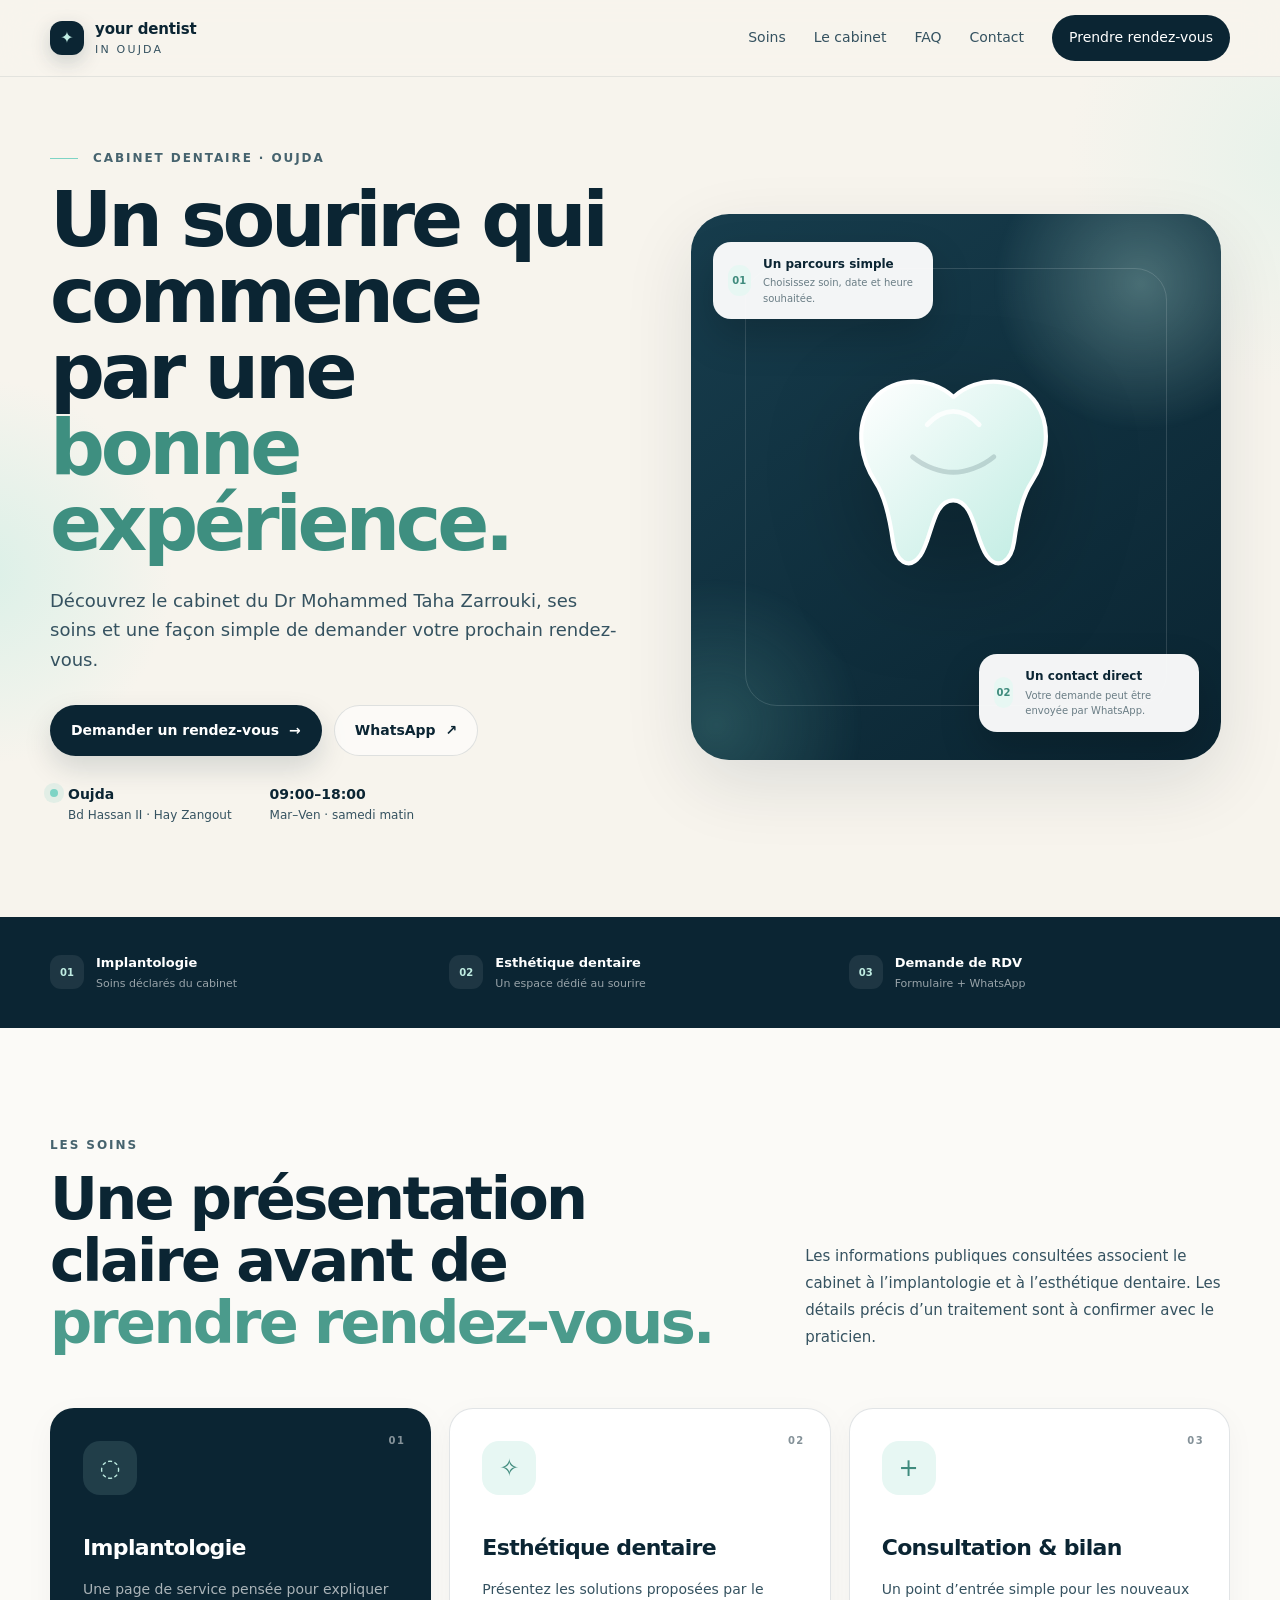
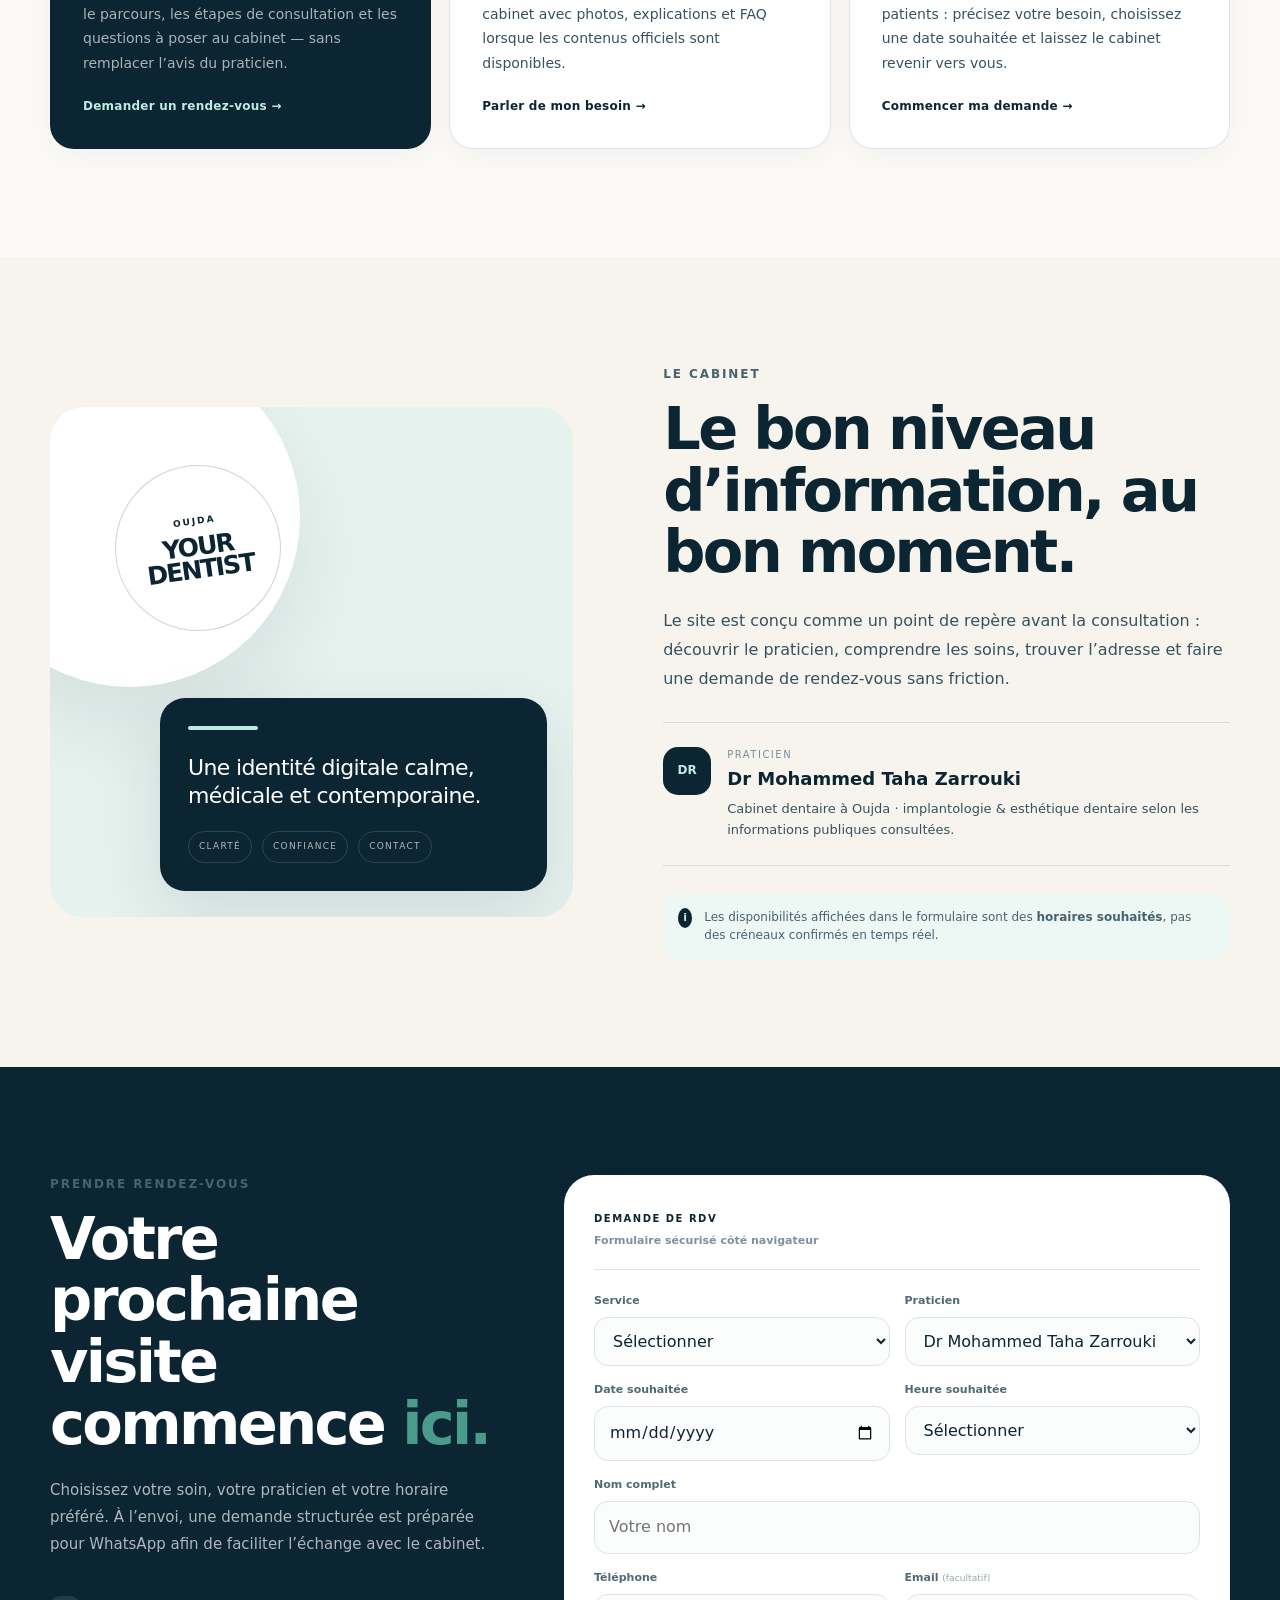
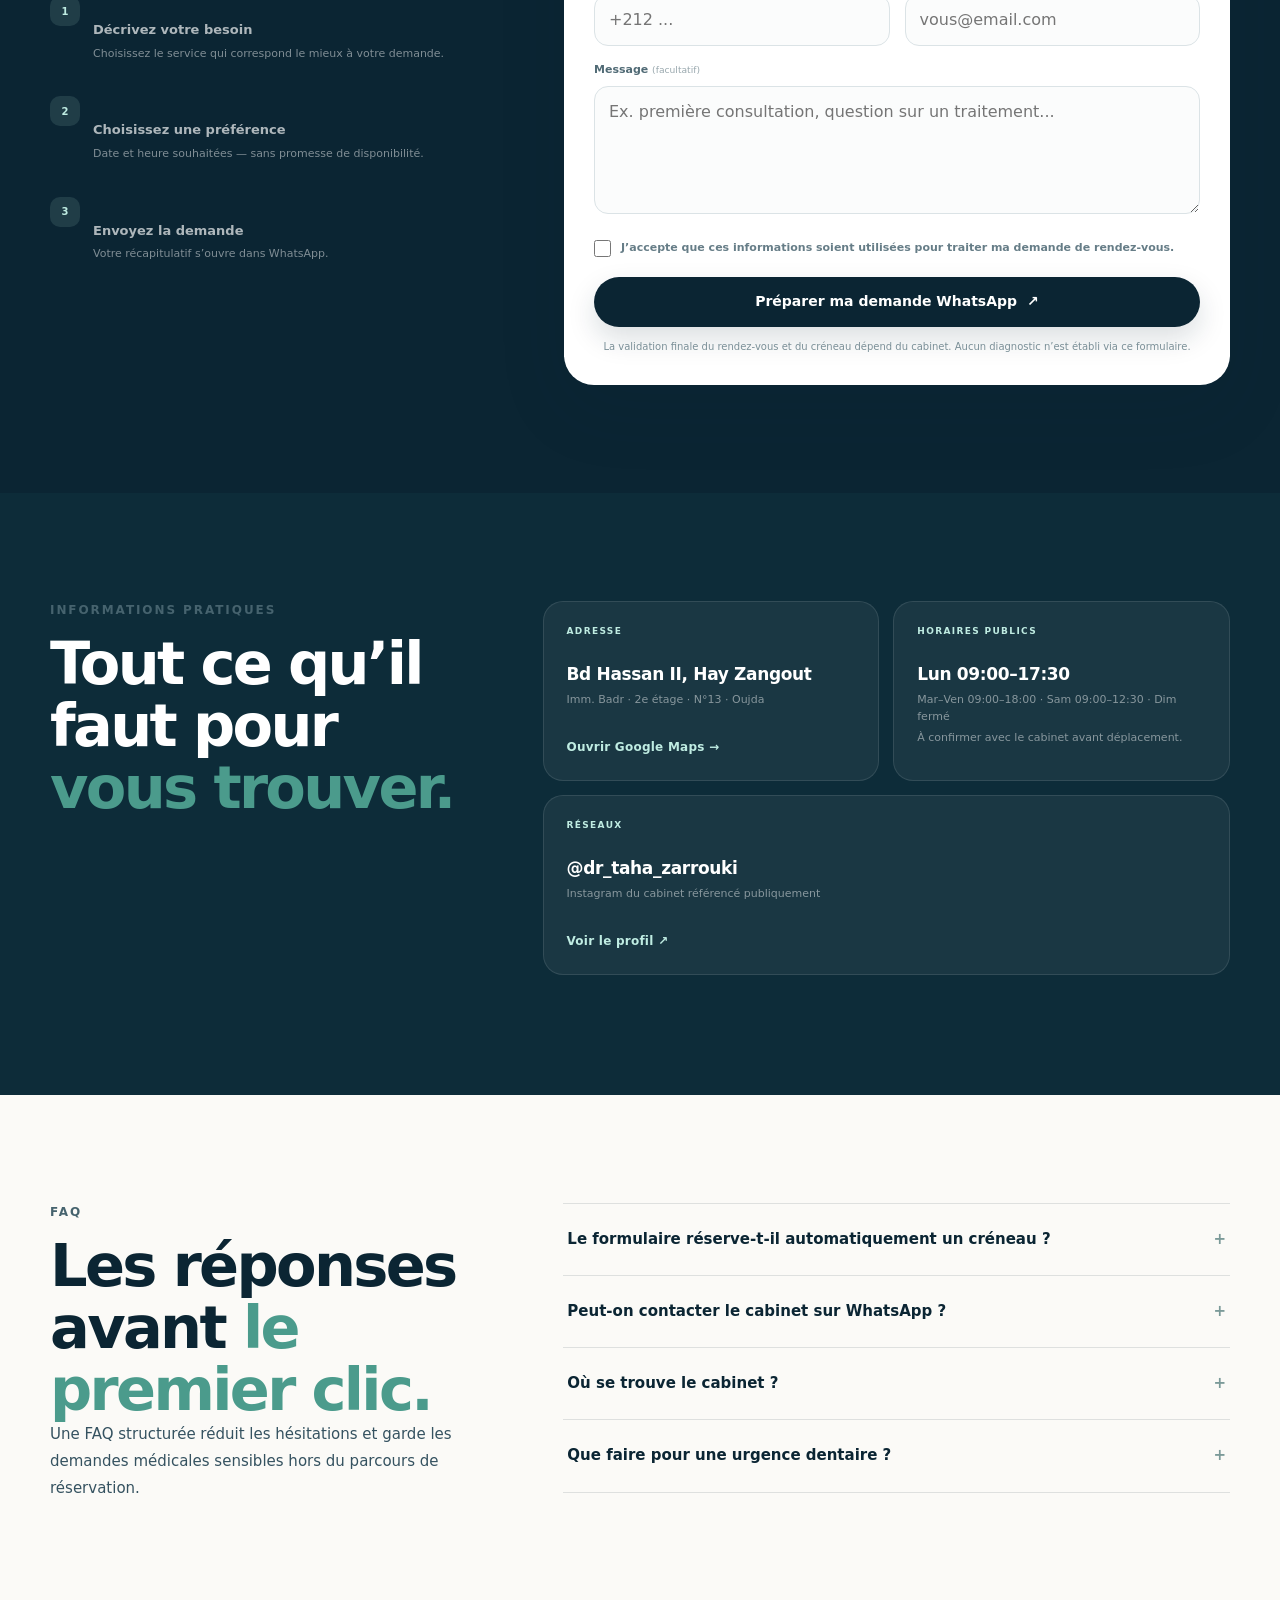
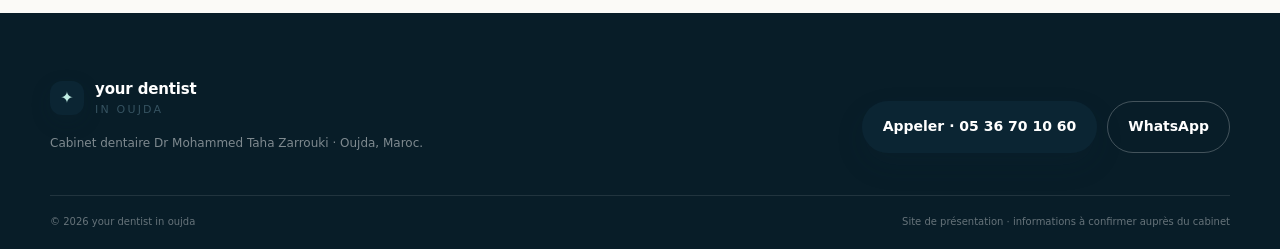
==== index.html @ d625167d "AEOS LOOP 001: build dental website foundation" ====
<!doctype html>
<html lang="fr">
<head>
  <meta charset="utf-8">
  <meta name="viewport" content="width=device-width, initial-scale=1">
  <meta name="theme-color" content="#0b2533">
  <meta name="description" content="Cabinet dentaire à Oujda — découvrez les soins, le cabinet et demandez un rendez-vous avec le Dr Mohammed Taha Zarrouki.">
  <meta name="robots" content="index,follow">
  <title>your dentist in oujda — Cabinet dentaire</title>
  <link rel="icon" href="favicon.svg" type="image/svg+xml">
  <link rel="stylesheet" href="styles.css">
</head>
<body>
  <a class="skip-link" href="#main">Aller au contenu</a>

  <header class="site-header">
    <div class="container nav-wrap">
      <a class="brand" href="#top" aria-label="your dentist in oujda — accueil">
        <span class="brand-mark" aria-hidden="true">✦</span>
        <span><strong>your dentist</strong><small>in oujda</small></span>
      </a>
      <button class="menu-toggle" type="button" aria-expanded="false" aria-controls="primary-nav">
        <span></span><span></span><span></span>
        <span class="sr-only">Ouvrir le menu</span>
      </button>
      <nav id="primary-nav" class="primary-nav" aria-label="Navigation principale">
        <a href="#treatments">Soins</a>
        <a href="#clinic">Le cabinet</a>
        <a href="#faq">FAQ</a>
        <a href="#contact">Contact</a>
        <a class="nav-cta" href="#booking">Prendre rendez-vous</a>
      </nav>
    </div>
  </header>

  <main id="main">
    <section id="top" class="hero">
      <div class="hero-orb orb-one"></div>
      <div class="hero-orb orb-two"></div>
      <div class="container hero-grid">
        <div class="hero-copy">
          <p class="eyebrow"><span></span> Cabinet dentaire · Oujda</p>
          <h1>Un sourire qui commence par une <em>bonne expérience.</em></h1>
          <p class="lead">Découvrez le cabinet du Dr Mohammed Taha Zarrouki, ses soins et une façon simple de demander votre prochain rendez-vous.</p>
          <div class="hero-actions">
            <a class="button button-primary" href="#booking">Demander un rendez-vous <span aria-hidden="true">→</span></a>
            <a class="button button-quiet" href="https://wa.me/212536701060" target="_blank" rel="noopener">WhatsApp <span aria-hidden="true">↗</span></a>
          </div>
          <div class="hero-proof" aria-label="Informations pratiques">
            <div><span class="proof-dot"></span><strong>Oujda</strong><small>Bd Hassan II · Hay Zangout</small></div>
            <div><strong>09:00–18:00</strong><small>Mar–Ven · samedi matin</small></div>
          </div>
        </div>

        <div class="hero-visual" aria-label="Présentation du cabinet">
          <div class="visual-frame">
            <div class="visual-glow"></div>
            <div class="tooth-art" aria-hidden="true">
              <svg viewBox="0 0 360 360" role="presentation">
                <defs>
                  <linearGradient id="toothFill" x1="0" x2="1" y1="0" y2="1">
                    <stop offset="0" stop-color="#ffffff"/>
                    <stop offset="1" stop-color="#bfece2"/>
                  </linearGradient>
                </defs>
                <path d="M176 51c-35-31-93-29-118 10-24 37-12 83 7 112 16 24 22 63 25 85 4 27 22 43 39 20 17-24 17-79 47-79s31 55 48 79c17 23 35 7 39-20 3-22 9-61 25-85 19-29 31-75 7-112-25-39-83-41-118-10z" fill="url(#toothFill)" stroke="#ffffff" stroke-width="6"/>
                <path d="M118 137c18 15 41 22 58 22s40-7 58-22" fill="none" stroke="#0b2533" stroke-opacity=".16" stroke-width="7" stroke-linecap="round"/>
                <path d="M139 91c12-13 25-19 37-19s25 6 37 19" fill="none" stroke="#ffffff" stroke-opacity=".82" stroke-width="7" stroke-linecap="round"/>
              </svg>
            </div>
            <div class="floating-card card-top">
              <span class="mini-icon">01</span>
              <div><strong>Un parcours simple</strong><small>Choisissez soin, date et heure souhaitée.</small></div>
            </div>
            <div class="floating-card card-bottom">
              <span class="mini-icon">02</span>
              <div><strong>Un contact direct</strong><small>Votre demande peut être envoyée par WhatsApp.</small></div>
            </div>
          </div>
        </div>
      </div>
    </section>

    <section class="quick-strip" aria-label="Points forts">
      <div class="container quick-grid">
        <div><span class="quick-no">01</span><strong>Implantologie</strong><small>Soins déclarés du cabinet</small></div>
        <div><span class="quick-no">02</span><strong>Esthétique dentaire</strong><small>Un espace dédié au sourire</small></div>
        <div><span class="quick-no">03</span><strong>Demande de RDV</strong><small>Formulaire + WhatsApp</small></div>
      </div>
    </section>

    <section id="treatments" class="section section-light">
      <div class="container">
        <div class="section-heading">
          <div>
            <p class="eyebrow">Les soins</p>
            <h2>Une présentation claire avant de <span>prendre rendez-vous.</span></h2>
          </div>
          <p class="section-intro">Les informations publiques consultées associent le cabinet à l’implantologie et à l’esthétique dentaire. Les détails précis d’un traitement sont à confirmer avec le praticien.</p>
        </div>

        <div class="treatment-grid">
          <article class="treatment-card featured">
            <div class="card-index">01</div>
            <div class="card-icon" aria-hidden="true">◌</div>
            <h3>Implantologie</h3>
            <p>Une page de service pensée pour expliquer le parcours, les étapes de consultation et les questions à poser au cabinet — sans remplacer l’avis du praticien.</p>
            <a href="#booking" class="text-link">Demander un rendez-vous <span aria-hidden="true">→</span></a>
          </article>
          <article class="treatment-card">
            <div class="card-index">02</div>
            <div class="card-icon" aria-hidden="true">✧</div>
            <h3>Esthétique dentaire</h3>
            <p>Présentez les solutions proposées par le cabinet avec photos, explications et FAQ lorsque les contenus officiels sont disponibles.</p>
            <a href="#booking" class="text-link">Parler de mon besoin <span aria-hidden="true">→</span></a>
          </article>
          <article class="treatment-card">
            <div class="card-index">03</div>
            <div class="card-icon" aria-hidden="true">+</div>
            <h3>Consultation & bilan</h3>
            <p>Un point d’entrée simple pour les nouveaux patients : précisez votre besoin, choisissez une date souhaitée et laissez le cabinet revenir vers vous.</p>
            <a href="#booking" class="text-link">Commencer ma demande <span aria-hidden="true">→</span></a>
          </article>
        </div>
      </div>
    </section>

    <section id="clinic" class="section clinic-section">
      <div class="container clinic-grid">
        <div class="clinic-visual" aria-hidden="true">
          <div class="circle-stamp"><span>OUJDA</span><strong>YOUR<br>DENTIST</strong></div>
          <div class="clinic-panel">
            <div class="panel-line"></div>
            <p>Une identité digitale calme, médicale et contemporaine.</p>
            <div class="panel-metrics"><span>Clarté</span><span>Confiance</span><span>Contact</span></div>
          </div>
        </div>
        <div class="clinic-copy">
          <p class="eyebrow">Le cabinet</p>
          <h2>Le bon niveau d’information, au bon moment.</h2>
          <p>Le site est conçu comme un point de repère avant la consultation : découvrir le praticien, comprendre les soins, trouver l’adresse et faire une demande de rendez-vous sans friction.</p>
          <div class="doctor-card">
            <div class="doctor-avatar" aria-hidden="true">DR</div>
            <div>
              <p class="doctor-label">Praticien</p>
              <h3>Dr Mohammed Taha Zarrouki</h3>
              <p>Cabinet dentaire à Oujda · implantologie & esthétique dentaire selon les informations publiques consultées.</p>
            </div>
          </div>
          <div class="mini-notice"><span aria-hidden="true">i</span><p>Les disponibilités affichées dans le formulaire sont des <strong>horaires souhaités</strong>, pas des créneaux confirmés en temps réel.</p></div>
        </div>
      </div>
    </section>

    <section id="booking" class="booking-section">
      <div class="container booking-grid">
        <div class="booking-copy">
          <p class="eyebrow">Prendre rendez-vous</p>
          <h2>Votre prochaine visite commence <span>ici.</span></h2>
          <p>Choisissez votre soin, votre praticien et votre horaire préféré. À l’envoi, une demande structurée est préparée pour WhatsApp afin de faciliter l’échange avec le cabinet.</p>
          <div class="booking-steps">
            <div><span>1</span><p><strong>Décrivez votre besoin</strong><small>Choisissez le service qui correspond le mieux à votre demande.</small></p></div>
            <div><span>2</span><p><strong>Choisissez une préférence</strong><small>Date et heure souhaitées — sans promesse de disponibilité.</small></p></div>
            <div><span>3</span><p><strong>Envoyez la demande</strong><small>Votre récapitulatif s’ouvre dans WhatsApp.</small></p></div>
          </div>
        </div>

        <form id="booking-form" class="booking-form" novalidate>
          <div class="form-top">
            <div><span>DEMANDE DE RDV</span><strong>Formulaire sécurisé côté navigateur</strong></div>
            <span class="form-status" id="form-status" role="status" aria-live="polite"></span>
          </div>

          <div class="form-grid">
            <label>
              <span>Service</span>
              <select name="service" required>
                <option value="">Sélectionner</option>
                <option>Implantologie</option>
                <option>Esthétique dentaire</option>
                <option>Consultation & bilan</option>
                <option>Autre / à préciser</option>
              </select>
            </label>
            <label>
              <span>Praticien</span>
              <select name="doctor" required>
                <option>Dr Mohammed Taha Zarrouki</option>
              </select>
            </label>
            <label>
              <span>Date souhaitée</span>
              <input type="date" name="date" id="booking-date" required>
            </label>
            <label>
              <span>Heure souhaitée</span>
              <select name="time" required>
                <option value="">Sélectionner</option>
                <option>09:00</option><option>09:30</option><option>10:00</option><option>10:30</option>
                <option>11:00</option><option>11:30</option><option>12:00</option><option>12:30</option>
                <option>13:00</option><option>13:30</option><option>14:00</option><option>14:30</option>
                <option>15:00</option><option>15:30</option><option>16:00</option><option>16:30</option>
                <option>17:00</option><option>17:30</option>
              </select>
            </label>
            <label class="full">
              <span>Nom complet</span>
              <input type="text" name="name" autocomplete="name" placeholder="Votre nom" required>
            </label>
            <label>
              <span>Téléphone</span>
              <input type="tel" name="phone" autocomplete="tel" placeholder="+212 ..." required>
            </label>
            <label>
              <span>Email <small>(facultatif)</small></span>
              <input type="email" name="email" autocomplete="email" placeholder="vous@email.com">
            </label>
            <label class="full">
              <span>Message <small>(facultatif)</small></span>
              <textarea name="message" rows="4" maxlength="500" placeholder="Ex. première consultation, question sur un traitement..."></textarea>
            </label>
          </div>

          <label class="consent">
            <input type="checkbox" name="consent" required>
            <span>J’accepte que ces informations soient utilisées pour traiter ma demande de rendez-vous.</span>
          </label>
          <button class="button button-primary form-submit" type="submit">Préparer ma demande WhatsApp <span aria-hidden="true">↗</span></button>
          <p class="form-note">La validation finale du rendez-vous et du créneau dépend du cabinet. Aucun diagnostic n’est établi via ce formulaire.</p>
        </form>
      </div>
    </section>

    <section class="section proof-section">
      <div class="container">
        <div class="proof-layout">
          <div>
            <p class="eyebrow">Informations pratiques</p>
            <h2>Tout ce qu’il faut pour <span>vous trouver.</span></h2>
          </div>
          <div class="info-cards">
            <a class="info-card" href="https://www.google.com/maps/search/?api=1&query=Boulevard%20Hassan%20II%20Hay%20Zangout%20Imm%20Badr%202eme%20Etage%20N%2013%20Oujda%2060050%20Morocco" target="_blank" rel="noopener">
              <span class="info-label">ADRESSE</span>
              <strong>Bd Hassan II, Hay Zangout</strong>
              <small>Imm. Badr · 2e étage · N°13 · Oujda</small>
              <span class="text-link">Ouvrir Google Maps →</span>
            </a>
            <div class="info-card">
              <span class="info-label">HORAIRES PUBLICS</span>
              <strong>Lun 09:00–17:30</strong>
              <small>Mar–Ven 09:00–18:00 · Sam 09:00–12:30 · Dim fermé</small>
              <span class="muted">À confirmer avec le cabinet avant déplacement.</span>
            </div>
            <a class="info-card" href="https://www.instagram.com/dr_taha_zarrouki/" target="_blank" rel="noopener">
              <span class="info-label">RÉSEAUX</span>
              <strong>@dr_taha_zarrouki</strong>
              <small>Instagram du cabinet référencé publiquement</small>
              <span class="text-link">Voir le profil ↗</span>
            </a>
          </div>
        </div>
      </div>
    </section>

    <section id="faq" class="section section-light">
      <div class="container faq-grid">
        <div>
          <p class="eyebrow">FAQ</p>
          <h2>Les réponses avant <span>le premier clic.</span></h2>
          <p class="section-intro">Une FAQ structurée réduit les hésitations et garde les demandes médicales sensibles hors du parcours de réservation.</p>
        </div>
        <div class="faq-list">
          <details>
            <summary>Le formulaire réserve-t-il automatiquement un créneau ? <span>+</span></summary>
            <p>Non. Il envoie une demande avec une date et une heure préférées. Le cabinet doit confirmer la disponibilité avant que le rendez-vous soit considéré comme confirmé.</p>
          </details>
          <details>
            <summary>Peut-on contacter le cabinet sur WhatsApp ? <span>+</span></summary>
            <p>Oui. Les annuaires publics consultés référencent le numéro +212 5 36 70 10 60 comme canal WhatsApp du cabinet.</p>
          </details>
          <details>
            <summary>Où se trouve le cabinet ? <span>+</span></summary>
            <p>Le cabinet est référencé Boulevard Hassan II, Hay Zangout, Imm. Badr, 2e étage, N°13 à Oujda. Utilisez le lien Google Maps ci-dessus pour l’itinéraire.</p>
          </details>
          <details>
            <summary>Que faire pour une urgence dentaire ? <span>+</span></summary>
            <p>Contactez directement le cabinet pour vérifier les possibilités de prise en charge et la disponibilité du moment. En cas de situation médicale grave, contactez les services d’urgence appropriés.</p>
          </details>
        </div>
      </div>
    </section>
  </main>

  <footer id="contact" class="site-footer">
    <div class="container footer-top">
      <div>
        <a class="brand footer-brand" href="#top"><span class="brand-mark" aria-hidden="true">✦</span><span><strong>your dentist</strong><small>in oujda</small></span></a>
        <p>Cabinet dentaire Dr Mohammed Taha Zarrouki · Oujda, Maroc.</p>
      </div>
      <div class="footer-actions">
        <a class="button button-primary" href="tel:+212536701060">Appeler · 05 36 70 10 60</a>
        <a class="button button-outline" href="https://wa.me/212536701060" target="_blank" rel="noopener">WhatsApp</a>
      </div>
    </div>
    <div class="container footer-bottom">
      <span>© <span id="year"></span> your dentist in oujda</span>
      <span>Site de présentation · informations à confirmer auprès du cabinet</span>
    </div>
  </footer>

  <script src="script.js"></script>
</body>
</html>
---- styles.css ----
:root{
  --ink:#0b2533;
  --ink-soft:#355260;
  --mint:#bfece2;
  --mint-deep:#7ed4c5;
  --cream:#f7f4ed;
  --paper:#ffffff;
  --line:rgba(11,37,51,.12);
  --shadow:0 24px 70px rgba(11,37,51,.11);
  --radius:24px;
  --max:1180px;
}
*{box-sizing:border-box}
html{scroll-behavior:smooth}
body{margin:0;font-family:Inter,ui-sans-serif,system-ui,-apple-system,BlinkMacSystemFont,"Segoe UI",sans-serif;color:var(--ink);background:var(--cream);line-height:1.55}
a{color:inherit;text-decoration:none}
button,input,select,textarea{font:inherit}
button,a{ -webkit-tap-highlight-color:transparent}
img,svg{max-width:100%}
.container{width:min(calc(100% - 40px),var(--max));margin-inline:auto}
.skip-link{position:fixed;left:16px;top:12px;transform:translateY(-150%);background:var(--ink);color:white;padding:10px 14px;border-radius:10px;z-index:1000}
.skip-link:focus{transform:none}
.sr-only{position:absolute;width:1px;height:1px;padding:0;margin:-1px;overflow:hidden;clip:rect(0,0,0,0);white-space:nowrap;border:0}
.site-header{position:sticky;top:0;z-index:80;background:rgba(247,244,237,.88);backdrop-filter:blur(16px);border-bottom:1px solid rgba(11,37,51,.08)}
.nav-wrap{min-height:76px;display:flex;align-items:center;justify-content:space-between;gap:24px}
.brand{display:inline-flex;align-items:center;gap:11px;font-size:15px;letter-spacing:-.01em}
.brand strong,.brand small{display:block}
.brand strong{font-size:15px}
.brand small{font-size:11px;letter-spacing:.2em;text-transform:uppercase;color:var(--ink-soft)}
.brand-mark{display:grid;place-items:center;width:34px;height:34px;border-radius:12px;background:var(--ink);color:var(--mint);font-size:16px;box-shadow:0 7px 20px rgba(11,37,51,.18)}
.primary-nav{display:flex;align-items:center;gap:28px;font-size:14px}
.primary-nav>a:not(.nav-cta){color:var(--ink-soft)}
.primary-nav>a:not(.nav-cta):hover,.primary-nav>a:not(.nav-cta):focus-visible{color:var(--ink)}
.nav-cta{padding:12px 17px;border-radius:999px;background:var(--ink);color:white}
.menu-toggle{display:none;border:0;background:transparent;padding:8px}
.menu-toggle span:not(.sr-only){display:block;width:24px;height:2px;background:var(--ink);margin:5px 0;border-radius:2px}
.hero{position:relative;overflow:hidden;padding:72px 0 92px;background:var(--cream)}
.hero-grid{display:grid;grid-template-columns:1.02fr .98fr;align-items:center;gap:60px;position:relative;z-index:2}
.eyebrow{font-size:12px;text-transform:uppercase;letter-spacing:.16em;font-weight:800;color:#46636e;margin:0 0 14px}
.eyebrow>span{display:inline-block;width:28px;height:1px;background:var(--mint-deep);vertical-align:middle;margin-right:9px}
h1,h2,h3,p{margin-top:0}
h1{font-size:clamp(46px,6vw,78px);line-height:.99;letter-spacing:-.055em;margin-bottom:24px;max-width:760px}
h1 em{font-style:normal;color:#3e8f80}
.lead{font-size:18px;line-height:1.65;color:var(--ink-soft);max-width:610px}
.hero-actions{display:flex;align-items:center;gap:12px;flex-wrap:wrap;margin:30px 0 28px}
.button{display:inline-flex;align-items:center;justify-content:center;gap:10px;border-radius:999px;padding:14px 20px;border:1px solid transparent;font-weight:800;font-size:14px;transition:transform .2s ease,background .2s ease,border-color .2s ease}
.button:hover{transform:translateY(-2px)}
.button-primary{background:var(--ink);color:#fff;box-shadow:0 12px 28px rgba(11,37,51,.15)}
.button-primary:hover{background:#143b4c}
.button-quiet{background:rgba(255,255,255,.56);border-color:var(--line)}
.button-outline{background:transparent;color:#fff;border-color:rgba(255,255,255,.24)}
.hero-proof{display:flex;gap:28px;flex-wrap:wrap}
.hero-proof>div{display:grid;grid-template-columns:auto 1fr;column-gap:10px}
.hero-proof strong,.hero-proof small{display:block}
.hero-proof strong{grid-column:2;font-size:14px}
.hero-proof small{grid-column:2;color:var(--ink-soft);font-size:12px}
.proof-dot{width:8px;height:8px;border-radius:50%;background:var(--mint-deep);margin-top:5px;box-shadow:0 0 0 6px rgba(126,212,197,.18)}
.hero-visual{min-height:550px;display:grid;place-items:center}
.visual-frame{position:relative;width:min(100%,530px);aspect-ratio:1/1.03;border-radius:38px;background:linear-gradient(145deg,#173d4d,#0a2431);overflow:hidden;box-shadow:var(--shadow)}
.visual-frame:before,.visual-frame:after{content:"";position:absolute;border-radius:50%;filter:blur(2px)}
.visual-frame:before{width:320px;height:320px;right:-80px;top:-90px;background:radial-gradient(circle,rgba(191,236,226,.32),transparent 65%)}
.visual-frame:after{width:310px;height:310px;left:-130px;bottom:-120px;background:radial-gradient(circle,rgba(126,212,197,.2),transparent 67%)}
.visual-glow{position:absolute;inset:54px;border:1px solid rgba(255,255,255,.14);border-radius:32px}
.tooth-art{position:absolute;inset:90px;display:grid;place-items:center}
.tooth-art svg{width:72%;filter:drop-shadow(0 30px 45px rgba(0,0,0,.25))}
.floating-card{position:absolute;display:flex;align-items:center;gap:12px;padding:13px 15px;background:rgba(255,255,255,.95);border-radius:18px;box-shadow:0 18px 40px rgba(0,0,0,.19);width:220px}
.card-top{left:22px;top:28px}
.card-bottom{right:22px;bottom:28px}
.mini-icon{display:grid;place-items:center;width:31px;height:31px;border-radius:11px;background:#e7f7f3;font-size:10px;font-weight:900;color:#3f8b7d}
.floating-card strong,.floating-card small{display:block}
.floating-card strong{font-size:12px}
.floating-card small{font-size:10px;color:#6a7d85;margin-top:2px}
.hero-orb{position:absolute;border-radius:50%;pointer-events:none}
.orb-one{width:420px;height:420px;left:-230px;top:34%;background:radial-gradient(circle,rgba(191,236,226,.5),transparent 65%)}
.orb-two{width:520px;height:520px;right:-280px;top:-180px;background:radial-gradient(circle,rgba(191,236,226,.28),transparent 63%)}
.quick-strip{background:var(--ink);color:#fff;padding:22px 0}
.quick-grid{display:grid;grid-template-columns:repeat(3,1fr);gap:18px}
.quick-grid>div{display:grid;grid-template-columns:auto 1fr;column-gap:12px;align-items:center;padding:14px 0}
.quick-no{grid-row:1/3;display:grid;place-items:center;width:34px;height:34px;border-radius:11px;background:rgba(255,255,255,.08);color:var(--mint);font-size:10px;font-weight:900}
.quick-grid strong,.quick-grid small{display:block}
.quick-grid strong{font-size:13px}
.quick-grid small{font-size:11px;color:rgba(255,255,255,.58);margin-top:2px}
.section{padding:108px 0}
.section-light{background:#fbfaf7}
.section-heading{display:grid;grid-template-columns:1fr .62fr;gap:70px;align-items:end;margin-bottom:54px}
h2{font-size:clamp(36px,5vw,59px);line-height:1.05;letter-spacing:-.045em;margin-bottom:0}
h2 span{color:#4b9b8c}
.section-intro{color:var(--ink-soft);font-size:15px;line-height:1.8;max-width:520px;margin-bottom:3px}
.treatment-grid{display:grid;grid-template-columns:repeat(3,1fr);gap:18px}
.treatment-card{position:relative;padding:32px;border:1px solid var(--line);border-radius:24px;background:#fff;min-height:310px;display:flex;flex-direction:column;box-shadow:0 8px 30px rgba(11,37,51,.04)}
.treatment-card.featured{background:var(--ink);color:#fff;border-color:transparent}
.card-index{position:absolute;top:24px;right:25px;font-size:10px;letter-spacing:.14em;opacity:.5;font-weight:900}
.card-icon{width:54px;height:54px;display:grid;place-items:center;border-radius:17px;background:#e7f7f3;color:#3f8b7d;font-size:24px;margin-bottom:36px}
.featured .card-icon{background:rgba(191,236,226,.12);color:var(--mint)}
.treatment-card h3{font-size:22px;letter-spacing:-.03em;margin-bottom:12px}
.treatment-card p{font-size:14px;line-height:1.75;color:var(--ink-soft);margin-bottom:22px}
.featured p{color:rgba(255,255,255,.65)}
.text-link{font-size:12px;font-weight:900;letter-spacing:.02em;margin-top:auto}
.featured .text-link{color:var(--mint)}
.clinic-section{background:var(--cream)}
.clinic-grid{display:grid;grid-template-columns:.96fr 1.04fr;gap:90px;align-items:center}
.clinic-visual{min-height:510px;position:relative;border-radius:34px;background:#e6f2ee;overflow:hidden}
.clinic-visual:before{content:"";position:absolute;width:340px;height:340px;border-radius:50%;background:#fff;left:-90px;top:-60px;box-shadow:0 40px 80px rgba(11,37,51,.08)}
.circle-stamp{position:absolute;top:58px;left:65px;z-index:2;width:166px;height:166px;border:1px solid rgba(11,37,51,.2);border-radius:50%;display:grid;place-content:center;text-align:center;transform:rotate(-8deg)}
.circle-stamp span{font-size:9px;letter-spacing:.22em;font-weight:900}
.circle-stamp strong{font-size:25px;line-height:.9;letter-spacing:-.07em;margin-top:8px}
.clinic-panel{position:absolute;right:26px;bottom:26px;width:74%;padding:28px;border-radius:25px;background:var(--ink);color:#fff;box-shadow:var(--shadow)}
.panel-line{width:70px;height:4px;border-radius:4px;background:var(--mint);margin-bottom:24px}
.clinic-panel p{font-size:22px;line-height:1.25;letter-spacing:-.03em;max-width:380px}
.panel-metrics{display:flex;gap:10px;flex-wrap:wrap}
.panel-metrics span{font-size:9px;text-transform:uppercase;letter-spacing:.14em;padding:8px 10px;border:1px solid rgba(255,255,255,.14);border-radius:999px;color:rgba(255,255,255,.68)}
.clinic-copy>p:not(.eyebrow){color:var(--ink-soft);font-size:16px;line-height:1.8;margin-top:24px}
.doctor-card{display:flex;gap:16px;align-items:flex-start;border-top:1px solid var(--line);border-bottom:1px solid var(--line);padding:24px 0;margin:28px 0}
.doctor-avatar{flex:0 0 48px;height:48px;display:grid;place-items:center;border-radius:15px;background:var(--ink);color:var(--mint);font-size:12px;font-weight:900}
.doctor-label{font-size:10px!important;text-transform:uppercase;letter-spacing:.15em;margin:0 0 3px!important;color:#76909a!important}
.doctor-card h3{font-size:18px;margin:0 0 6px}
.doctor-card p:last-child{font-size:13px;color:var(--ink-soft);margin:0;line-height:1.6}
.mini-notice{display:flex;gap:12px;align-items:flex-start;padding:14px 15px;border-radius:15px;background:#edf8f5}
.mini-notice span{width:20px;height:20px;border-radius:50%;background:var(--ink);color:var(--mint);display:grid;place-items:center;font-size:11px;font-weight:900}
.mini-notice p{font-size:12px;color:#46636e;margin:0;line-height:1.55}
.booking-section{padding:108px 0;background:var(--ink);color:#fff}
.booking-grid{display:grid;grid-template-columns:.8fr 1.2fr;gap:70px;align-items:start}
.booking-copy p:not(.eyebrow){color:rgba(255,255,255,.67);font-size:15px;line-height:1.8;max-width:530px;margin-top:22px}
.booking-steps{display:grid;gap:18px;margin-top:38px}
.booking-steps>div{display:flex;gap:13px}
.booking-steps>div>span{display:grid;place-items:center;flex:0 0 30px;height:30px;border-radius:10px;background:rgba(191,236,226,.12);color:var(--mint);font-size:10px;font-weight:900}
.booking-steps strong,.booking-steps small{display:block}
.booking-steps strong{font-size:13px}
.booking-steps small{font-size:11px;color:rgba(255,255,255,.48);margin-top:2px}
.booking-form{background:#fff;color:var(--ink);border-radius:30px;padding:30px;box-shadow:var(--shadow)}
.form-top{display:flex;align-items:center;justify-content:space-between;gap:18px;padding-bottom:20px;border-bottom:1px solid var(--line);margin-bottom:22px}
.form-top span:first-child{font-size:10px;letter-spacing:.15em;font-weight:900}
.form-top strong{display:block;font-size:11px;color:#7d9199;margin-top:2px}
.form-status{font-size:11px;color:#4b9b8c;text-align:right}
.form-grid{display:grid;grid-template-columns:1fr 1fr;gap:15px}
label>span{display:block;font-size:11px;font-weight:800;color:#506a75;margin-bottom:8px}
label>span small{font-weight:500;color:#98a7ad}
input,select,textarea{width:100%;border:1px solid #dbe3e6;background:#fbfcfc;color:var(--ink);border-radius:14px;padding:13px 14px;outline:none}
input:focus,select:focus,textarea:focus{border-color:#6ab8aa;box-shadow:0 0 0 4px rgba(106,184,170,.14)}
textarea{resize:vertical}
.full{grid-column:1/-1}
.consent{display:flex;gap:10px;align-items:flex-start;margin:18px 0 20px}
.consent input{width:17px;height:17px;margin:1px 0 0;flex:0 0 17px;accent-color:var(--ink)}
.consent span{font-size:11px;color:#667d87;margin:0}
.form-submit{width:100%;border:0;cursor:pointer}
.form-note{font-size:10px;color:#7a8f97;text-align:center;margin:12px 0 0}
.proof-section{background:#0d2c39;color:#fff;padding-bottom:120px}
.proof-layout{display:grid;grid-template-columns:.6fr 1fr;gap:80px;align-items:start}
.proof-layout h2{max-width:440px}
.info-cards{display:grid;grid-template-columns:1fr 1fr;gap:14px}
.info-card{background:rgba(255,255,255,.055);border:1px solid rgba(255,255,255,.1);border-radius:20px;padding:23px;min-height:180px;display:flex;flex-direction:column}
.info-card:last-child{grid-column:1/-1}
.info-label{font-size:9px;letter-spacing:.15em;color:var(--mint);font-weight:900;margin-bottom:22px}
.info-card strong{font-size:17px;letter-spacing:-.02em}
.info-card small,.info-card .muted{font-size:11px;color:rgba(255,255,255,.48);margin-top:4px;line-height:1.55}
.info-card .text-link{margin-top:auto;color:var(--mint)}
.faq-list{border-top:1px solid var(--line)}
.faq-grid{display:grid;grid-template-columns:.65fr 1fr;gap:80px}
.faq-list details{border-bottom:1px solid var(--line);padding:0}
.faq-list summary{cursor:pointer;list-style:none;padding:24px 4px;font-size:15px;font-weight:800;display:flex;justify-content:space-between;gap:20px}
.faq-list summary::-webkit-details-marker{display:none}
.faq-list summary span{color:#7b9a99;transition:transform .2s ease}
.faq-list details[open] summary span{transform:rotate(45deg)}
.faq-list details p{padding:0 40px 22px 4px;color:var(--ink-soft);font-size:13px;line-height:1.75;margin:0}
.site-footer{background:#081d28;color:#fff;padding:65px 0 20px}
.footer-top{display:flex;justify-content:space-between;gap:30px;align-items:flex-end;padding-bottom:42px;border-bottom:1px solid rgba(255,255,255,.1)}
.footer-brand{color:#fff}
.footer-top>div:first-child>p{font-size:12px;color:rgba(255,255,255,.48);margin:16px 0 0}
.footer-actions{display:flex;gap:10px;flex-wrap:wrap}
.footer-bottom{display:flex;justify-content:space-between;gap:20px;color:rgba(255,255,255,.38);font-size:10px;padding-top:18px}
@media (max-width:980px){
  .primary-nav{gap:18px}
  .hero-grid,.clinic-grid,.booking-grid,.proof-layout,.faq-grid{grid-template-columns:1fr;gap:42px}
  .hero{padding-top:55px}
  .hero-visual{order:-1;min-height:410px}
  .visual-frame{width:min(100%,620px)}
  .section-heading{grid-template-columns:1fr;gap:18px}
  .treatment-grid{grid-template-columns:1fr 1fr}
  .treatment-card:last-child{grid-column:1/-1}
  .clinic-visual{min-height:440px}
  .booking-copy{max-width:680px}
  .info-cards{grid-template-columns:1fr 1fr}
}
@media (max-width:720px){
  .container{width:min(calc(100% - 28px),var(--max))}
  .site-header{background:rgba(247,244,237,.96)}
  .menu-toggle{display:block}
  .primary-nav{position:absolute;left:14px;right:14px;top:68px;background:#fff;padding:14px;border:1px solid var(--line);border-radius:18px;box-shadow:var(--shadow);display:none;flex-direction:column;align-items:stretch;gap:2px}
  .primary-nav.open{display:flex}
  .primary-nav>a{padding:11px 12px}
  .nav-cta{text-align:center;margin-top:4px}
  .hero-grid{gap:32px}
  h1{font-size:clamp(42px,13vw,65px)}
  .hero-visual{min-height:330px}
  .visual-frame{border-radius:28px}
  .visual-glow{inset:24px;border-radius:22px}
  .tooth-art{inset:55px}
  .floating-card{width:calc(100% - 44px);max-width:245px}
  .card-top{left:12px;top:14px}
  .card-bottom{right:12px;bottom:14px}
  .quick-grid,.treatment-grid,.form-grid,.info-cards{grid-template-columns:1fr}
  .treatment-card:last-child,.info-card:last-child{grid-column:auto}
  .section{padding:78px 0}
  .clinic-visual{min-height:360px}
  .circle-stamp{top:28px;left:28px;width:135px;height:135px}
  .circle-stamp strong{font-size:21px}
  .clinic-panel{right:14px;bottom:14px;width:82%;padding:20px}
  .clinic-panel p{font-size:17px}
  .booking-form{padding:20px;border-radius:23px}
  .proof-section{padding-bottom:86px}
  .footer-top,.footer-bottom{flex-direction:column;align-items:flex-start}
  .footer-actions{width:100%}
}
@media (prefers-reduced-motion:reduce){
  html{scroll-behavior:auto}
  *,*:before,*:after{transition:none!important;animation:none!important}
}
@media (max-width:420px){
  .hero-actions .button{width:100%}
  .hero-proof{gap:16px}
  .hero-proof>div{min-width:140px}
}
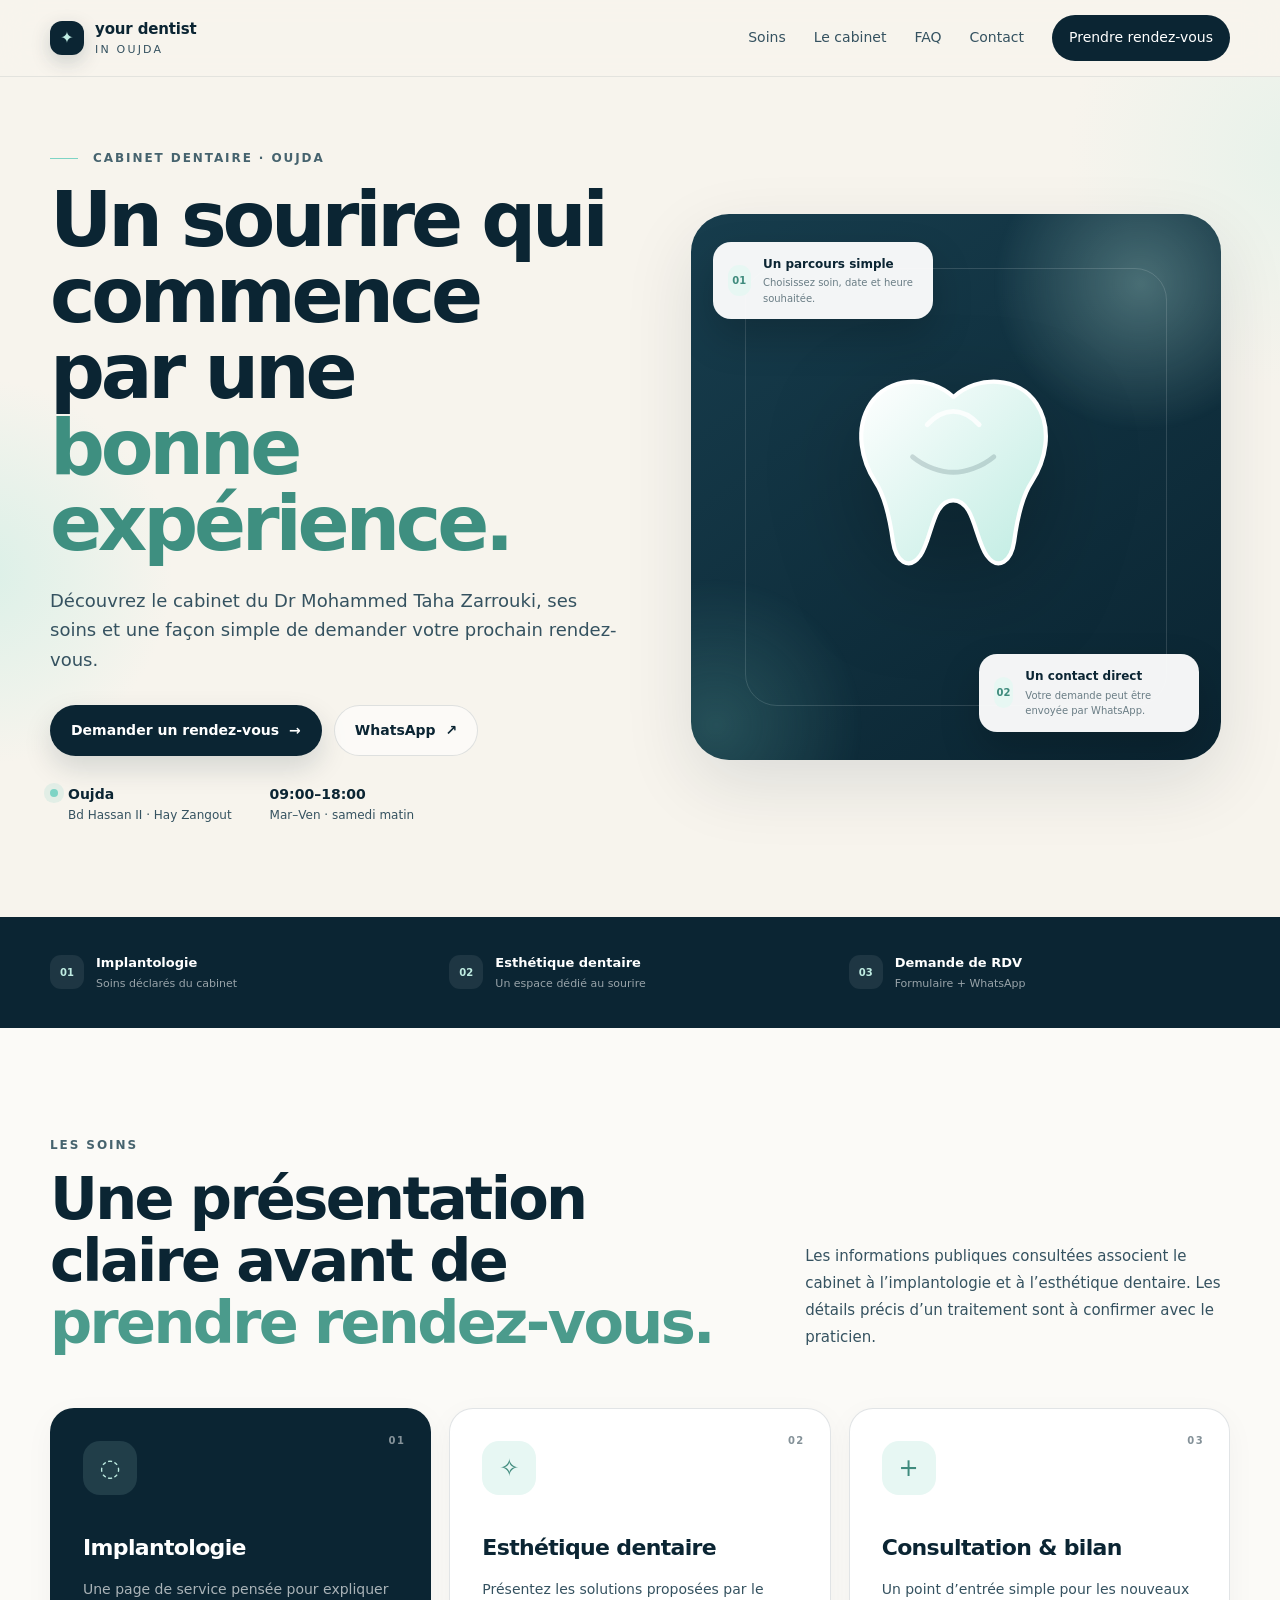
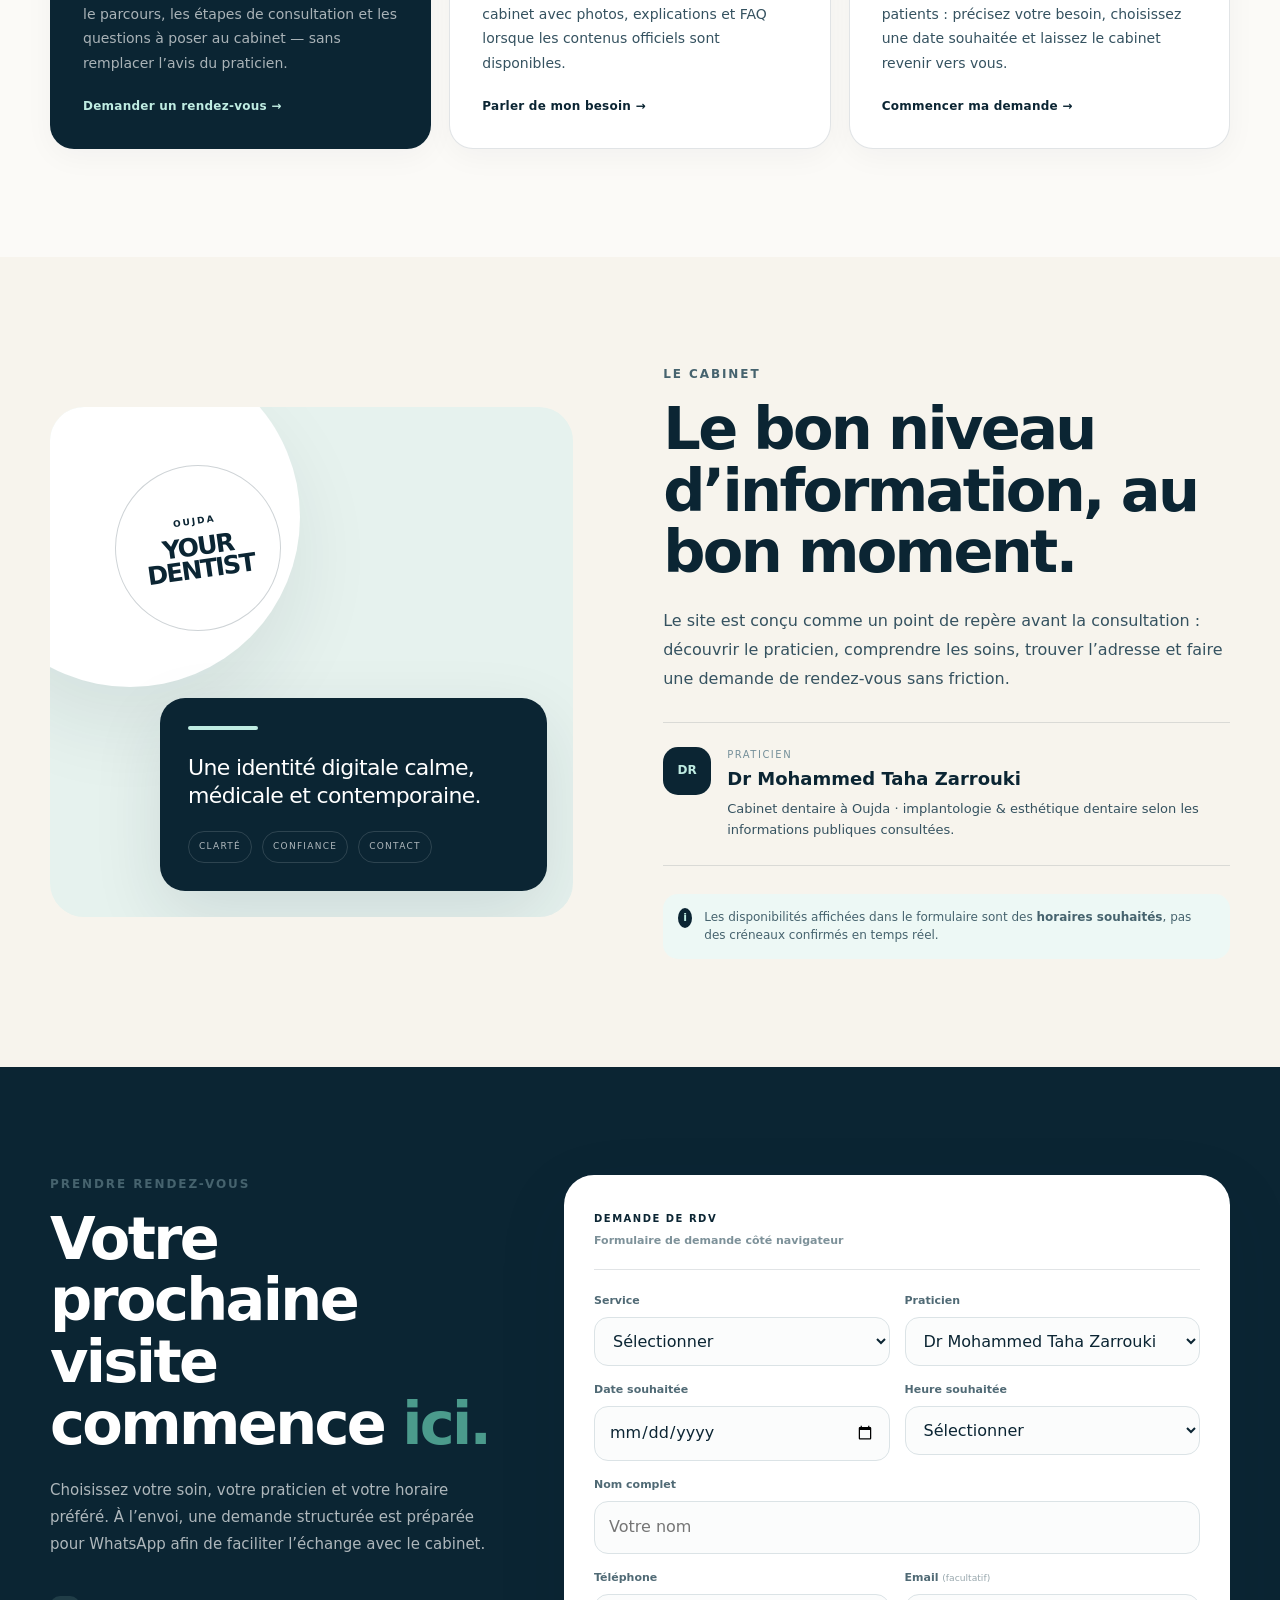
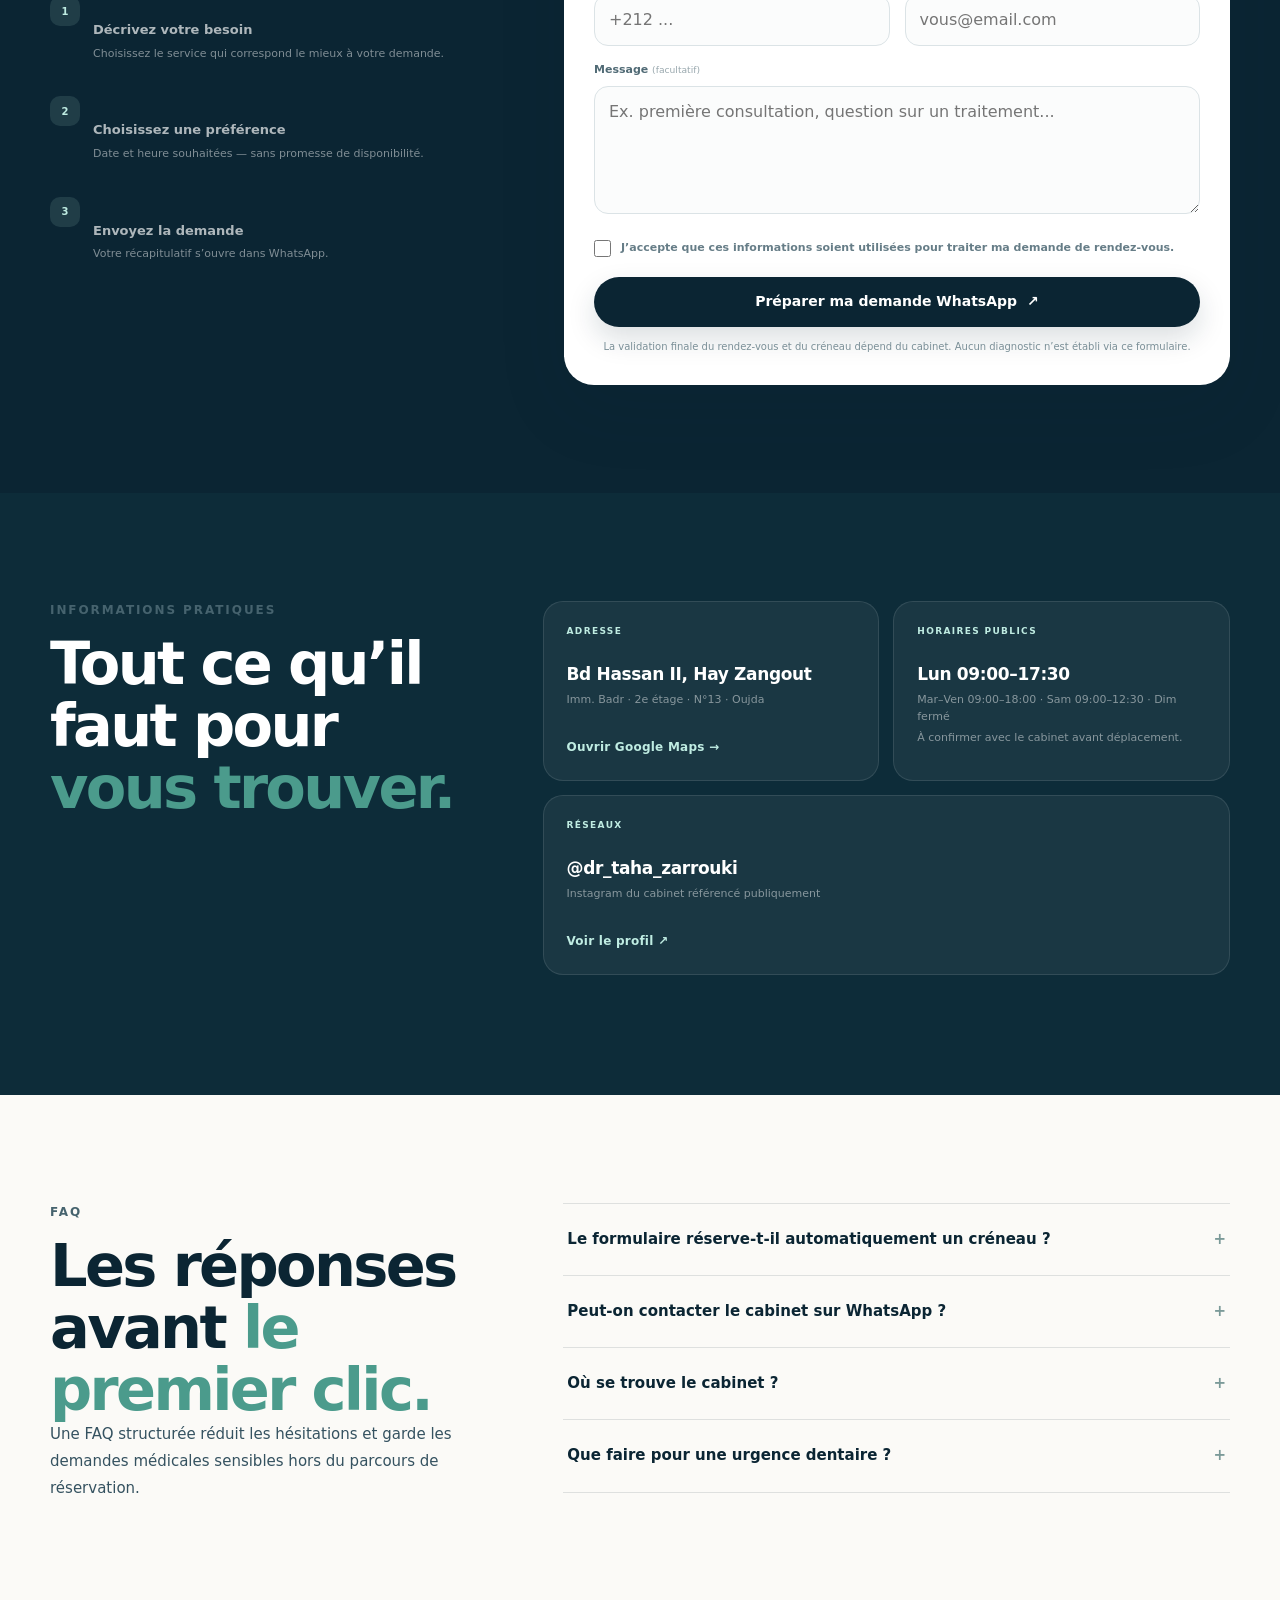
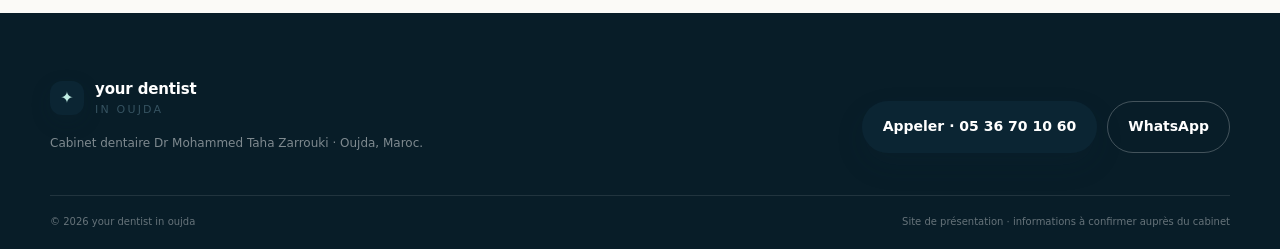
==== commit e5bd6049: "AEOS LOOP 002: harden SEO and accessibility metadata" ====
--- a/index.html
+++ b/index.html
@@ -6,6 +6,36 @@
   <meta name="theme-color" content="#0b2533">
   <meta name="description" content="Cabinet dentaire à Oujda — découvrez les soins, le cabinet et demandez un rendez-vous avec le Dr Mohammed Taha Zarrouki.">
   <meta name="robots" content="index,follow">
+  <meta property="og:type" content="website">
+  <meta property="og:title" content="your dentist in oujda — Cabinet dentaire">
+  <meta property="og:description" content="Cabinet dentaire à Oujda — découvrez les soins, le cabinet et demandez un rendez-vous avec le Dr Mohammed Taha Zarrouki.">
+  <meta property="og:locale" content="fr_MA">
+  <meta name="twitter:card" content="summary">
+  <link rel="manifest" href="site.webmanifest">
+  <script type="application/ld+json">
+  {
+    "@context":"https://schema.org",
+    "@type":"Dentist",
+    "@id":"#dentist",
+    "name":"Cabinet Dentaire Dr. Mohammed Taha Zarrouki",
+    "url":"/",
+    "telephone":"+212536701060",
+    "address":{
+      "@type":"PostalAddress",
+      "streetAddress":"Boulevard Hassan II, Hay Zangout, Imm. Badr, 2e étage, N°13",
+      "addressLocality":"Oujda",
+      "postalCode":"60050",
+      "addressCountry":"MA"
+    },
+    "openingHoursSpecification":[
+      {"@type":"OpeningHoursSpecification","dayOfWeek":"https://schema.org/Monday","opens":"09:00","closes":"17:30"},
+      {"@type":"OpeningHoursSpecification","dayOfWeek":["https://schema.org/Tuesday","https://schema.org/Wednesday","https://schema.org/Thursday","https://schema.org/Friday"],"opens":"09:00","closes":"18:00"},
+      {"@type":"OpeningHoursSpecification","dayOfWeek":"https://schema.org/Saturday","opens":"09:00","closes":"12:30"}
+    ],
+    "sameAs":["https://www.instagram.com/dr_taha_zarrouki/"],
+    "knowsAbout":["Implantologie","Dentisterie esthétique"]
+  }
+  </script>
   <title>your dentist in oujda — Cabinet dentaire</title>
   <link rel="icon" href="favicon.svg" type="image/svg+xml">
   <link rel="stylesheet" href="styles.css">
@@ -167,7 +197,7 @@
 
         <form id="booking-form" class="booking-form" novalidate>
           <div class="form-top">
-            <div><span>DEMANDE DE RDV</span><strong>Formulaire sécurisé côté navigateur</strong></div>
+            <div><span>DEMANDE DE RDV</span><strong>Formulaire de demande côté navigateur</strong></div>
             <span class="form-status" id="form-status" role="status" aria-live="polite"></span>
           </div>
 
@@ -228,6 +258,7 @@
           <button class="button button-primary form-submit" type="submit">Préparer ma demande WhatsApp <span aria-hidden="true">↗</span></button>
           <p class="form-note">La validation finale du rendez-vous et du créneau dépend du cabinet. Aucun diagnostic n’est établi via ce formulaire.</p>
         </form>
+          <noscript><p class="form-note">JavaScript est requis pour préparer la demande WhatsApp. Vous pouvez aussi appeler directement le cabinet au 05 36 70 10 60.</p></noscript>
       </div>
     </section>
 
